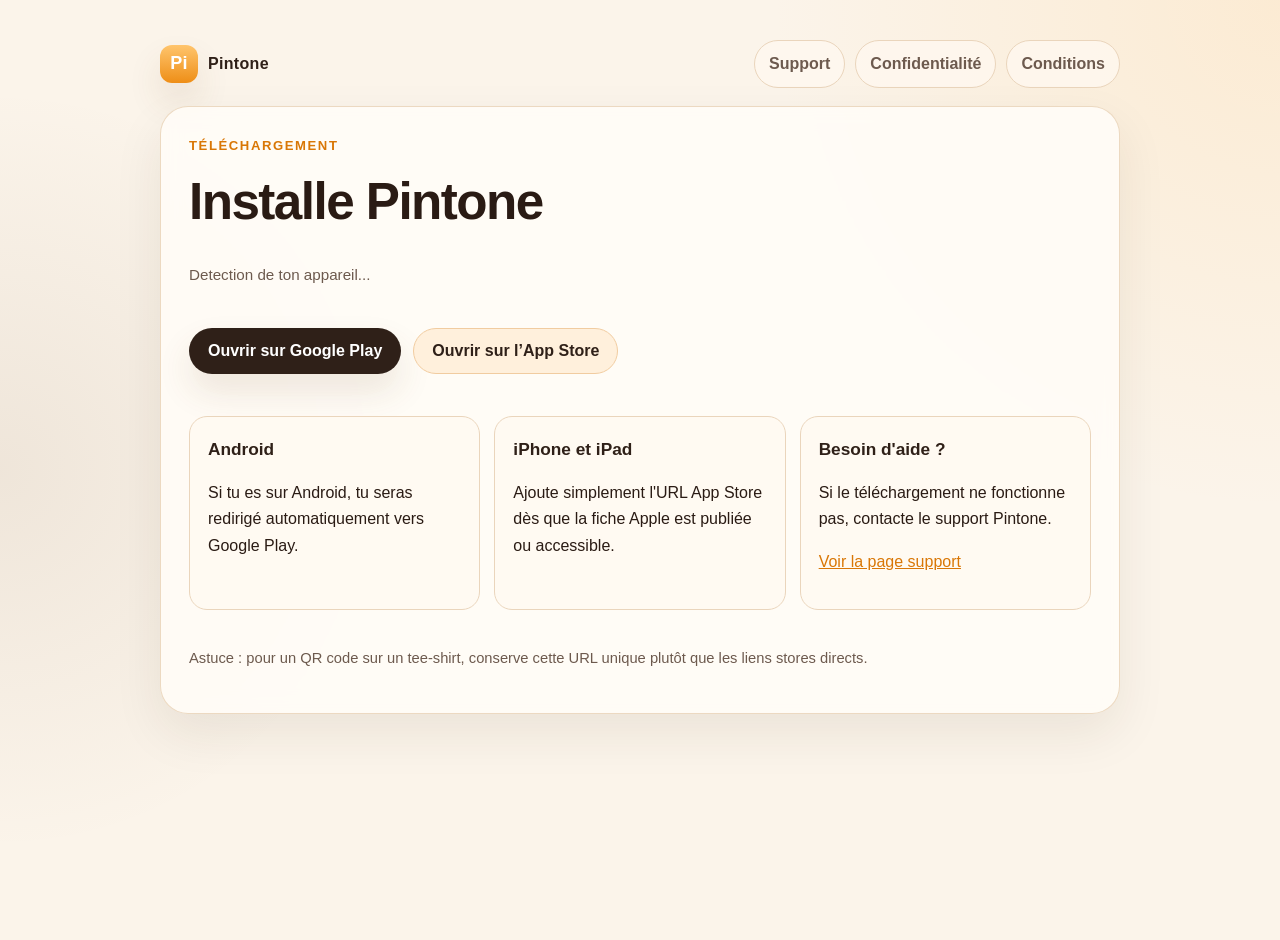
==== download.html @ 5c686217 "Add files via upload" ====
<!doctype html>
<html lang="fr">
  <head>
    <meta charset="utf-8" />
    <meta name="viewport" content="width=device-width, initial-scale=1" />
    <title>Pintone | Téléchargement</title>
    <meta
      name="description"
      content="Télécharge Pintone sur iPhone ou Android depuis une page unique."
    />
    <link rel="stylesheet" href="./styles.css" />
    <script defer src="./legal-nav.js"></script>
    <script>
      window.PINTONE_DOWNLOAD_CONFIG = {
        androidUrl: 'https://play.google.com/store/apps/details?id=com.jules.piconmap',
        iosUrl: '',
      };
    </script>
    <script defer>
      (function () {
        const config = window.PINTONE_DOWNLOAD_CONFIG || {};
        const userAgent = navigator.userAgent || '';
        const isAndroid = /Android/i.test(userAgent);
        const isIOS = /iPhone|iPad|iPod/i.test(userAgent);

        const androidLink = document.getElementById('android-link');
        const iosLink = document.getElementById('ios-link');
        const status = document.getElementById('download-status');

        if (androidLink && config.androidUrl) {
          androidLink.href = config.androidUrl;
        }

        if (iosLink && config.iosUrl) {
          iosLink.href = config.iosUrl;
          iosLink.removeAttribute('aria-disabled');
        } else if (iosLink) {
          iosLink.href = '#ios-bientot';
          iosLink.setAttribute('aria-disabled', 'true');
        }

        if (isAndroid && config.androidUrl) {
          status.textContent = 'Android détecté. Redirection vers Google Play...';
          window.setTimeout(function () {
            window.location.href = config.androidUrl;
          }, 600);
          return;
        }

        if (isIOS && config.iosUrl) {
          status.textContent = 'iPhone ou iPad détecté. Redirection vers l’App Store...';
          window.setTimeout(function () {
            window.location.href = config.iosUrl;
          }, 600);
          return;
        }

        if (isIOS && !config.iosUrl) {
          status.textContent = 'Version iPhone en cours de publication. Le lien App Store sera ajouté ici.';
          return;
        }

        status.textContent = 'Choisis ta plateforme pour télécharger Pintone.';
      })();
    </script>
  </head>
  <body>
    <main class="shell">
      <header class="topbar">
        <a class="brand" data-legal-link="home" href="./index.html">
          <span class="brand-mark">Pi</span>
          <span>Pintone</span>
        </a>
        <nav class="nav" aria-label="Navigation téléchargement">
          <a data-legal-link="support" href="./support.html">Support</a>
          <a data-legal-link="privacy" href="./privacy.html">Confidentialité</a>
          <a data-legal-link="terms" href="./terms.html">Conditions</a>
        </nav>
      </header>

      <section class="card hero">
        <p class="eyebrow">Téléchargement</p>
        <h1>Installe Pintone</h1>
        <p id="download-status" class="muted">Detection de ton appareil...</p>

        <div class="actions">
          <a id="android-link" class="button button-primary" href="https://play.google.com/store/apps/details?id=com.jules.piconmap">
            Ouvrir sur Google Play
          </a>
          <a id="ios-link" class="button button-secondary" href="#ios-bientot">
            Ouvrir sur l’App Store
          </a>
        </div>

        <div class="grid">
          <article class="panel">
            <h2>Android</h2>
            <p>Si tu es sur Android, tu seras redirigé automatiquement vers Google Play.</p>
          </article>

          <article class="panel" id="ios-bientot">
            <h2>iPhone et iPad</h2>
            <p>Ajoute simplement l'URL App Store dès que la fiche Apple est publiée ou accessible.</p>
          </article>

          <article class="panel">
            <h2>Besoin d'aide ?</h2>
            <p>Si le téléchargement ne fonctionne pas, contacte le support Pintone.</p>
            <p><a data-legal-link="support" href="./support.html">Voir la page support</a></p>
          </article>
        </div>

        <p class="footer">
          Astuce : pour un QR code sur un tee-shirt, conserve cette URL unique plutôt que les liens stores directs.
        </p>
      </section>
    </main>
  </body>
</html>
---- styles.css ----
:root {
  --bg: #fbf4ea;
  --surface: rgba(255, 252, 247, 0.92);
  --surface-strong: #fffaf2;
  --text: #2a1b14;
  --muted: #6d5a4e;
  --border: #ead5bc;
  --accent: #d97706;
  --accent-soft: #fff0dc;
  --accent-strong: #2f2018;
  --shadow-soft: 0 20px 50px rgba(54, 33, 19, 0.08);
  --shadow-focus: 0 18px 34px rgba(114, 73, 34, 0.12);
  --radius-xl: 28px;
  --radius-lg: 18px;
  --radius-md: 14px;
}

* {
  box-sizing: border-box;
}

html {
  scroll-behavior: smooth;
}

body {
  margin: 0;
  min-height: 100vh;
  font-family: -apple-system, BlinkMacSystemFont, "Segoe UI", Roboto, sans-serif;
  color: var(--text);
  line-height: 1.65;
  background:
    radial-gradient(circle at top right, rgba(255, 187, 92, 0.16), transparent 32%),
    radial-gradient(circle at left center, rgba(96, 58, 24, 0.08), transparent 28%),
    var(--bg);
}

a {
  color: var(--accent);
}

.shell {
  width: min(960px, calc(100% - 32px));
  margin: 40px auto 56px;
}

.topbar {
  display: flex;
  flex-wrap: wrap;
  align-items: center;
  justify-content: space-between;
  gap: 12px;
  margin-bottom: 18px;
}

.brand {
  display: inline-flex;
  align-items: center;
  gap: 10px;
  color: var(--accent-strong);
  text-decoration: none;
  font-weight: 800;
  letter-spacing: 0.02em;
}

.brand-mark {
  width: 38px;
  height: 38px;
  display: inline-flex;
  align-items: center;
  justify-content: center;
  border-radius: 12px;
  background: linear-gradient(180deg, #ffc56d 0%, #ee8e17 100%);
  color: white;
  box-shadow: var(--shadow-focus);
  font-size: 18px;
}

.nav {
  display: flex;
  flex-wrap: wrap;
  gap: 10px;
}

.nav a {
  text-decoration: none;
  color: var(--muted);
  background: rgba(255, 248, 239, 0.82);
  border: 1px solid var(--border);
  border-radius: 999px;
  padding: 10px 14px;
  font-weight: 700;
  transition: transform 160ms ease, border-color 160ms ease, color 160ms ease;
}

.nav a:hover,
.nav a:focus-visible {
  color: var(--accent-strong);
  border-color: #ddb78a;
  transform: translateY(-1px);
}

.card {
  background: var(--surface);
  backdrop-filter: blur(10px);
  border: 1px solid rgba(234, 213, 188, 0.9);
  border-radius: var(--radius-xl);
  box-shadow: var(--shadow-soft);
  padding: 28px;
}

.hero {
  display: grid;
  gap: 18px;
}

.eyebrow {
  margin: 0;
  color: var(--accent);
  font-size: 0.82rem;
  font-weight: 900;
  letter-spacing: 0.12em;
  text-transform: uppercase;
}

h1 {
  margin: 0;
  font-size: clamp(2rem, 4vw, 3.2rem);
  line-height: 1.05;
  letter-spacing: -0.03em;
}

h2 {
  margin-top: 28px;
  margin-bottom: 10px;
  font-size: 1.08rem;
  color: var(--accent-strong);
}

p,
li,
ol {
  color: var(--text);
}

.muted {
  color: var(--muted);
  font-size: 0.95rem;
}

.actions {
  display: flex;
  flex-wrap: wrap;
  gap: 12px;
  margin-top: 8px;
}

.button {
  display: inline-flex;
  align-items: center;
  justify-content: center;
  gap: 8px;
  min-height: 46px;
  padding: 0 18px;
  border-radius: 999px;
  text-decoration: none;
  font-weight: 800;
  border: 1px solid transparent;
  transition: transform 160ms ease, box-shadow 160ms ease, background 160ms ease;
}

.button-primary {
  background: var(--accent-strong);
  color: #fff;
  box-shadow: var(--shadow-focus);
}

.button-secondary {
  background: var(--accent-soft);
  color: var(--accent-strong);
  border-color: #f1cca0;
}

.button:hover,
.button:focus-visible {
  transform: translateY(-1px);
}

.grid {
  margin-top: 24px;
  display: grid;
  grid-template-columns: repeat(auto-fit, minmax(220px, 1fr));
  gap: 14px;
}

.panel {
  background: var(--surface-strong);
  border: 1px solid var(--border);
  border-radius: var(--radius-lg);
  padding: 18px;
}

.panel h2,
.panel h3 {
  margin-top: 0;
}

.list {
  padding-left: 18px;
  margin: 0;
}

.footer {
  margin-top: 18px;
  color: var(--muted);
  font-size: 0.92rem;
}

@media (max-width: 640px) {
  .shell {
    width: min(100% - 24px, 960px);
    margin-top: 20px;
    margin-bottom: 28px;
  }

  .card {
    padding: 22px;
    border-radius: 22px;
  }
}
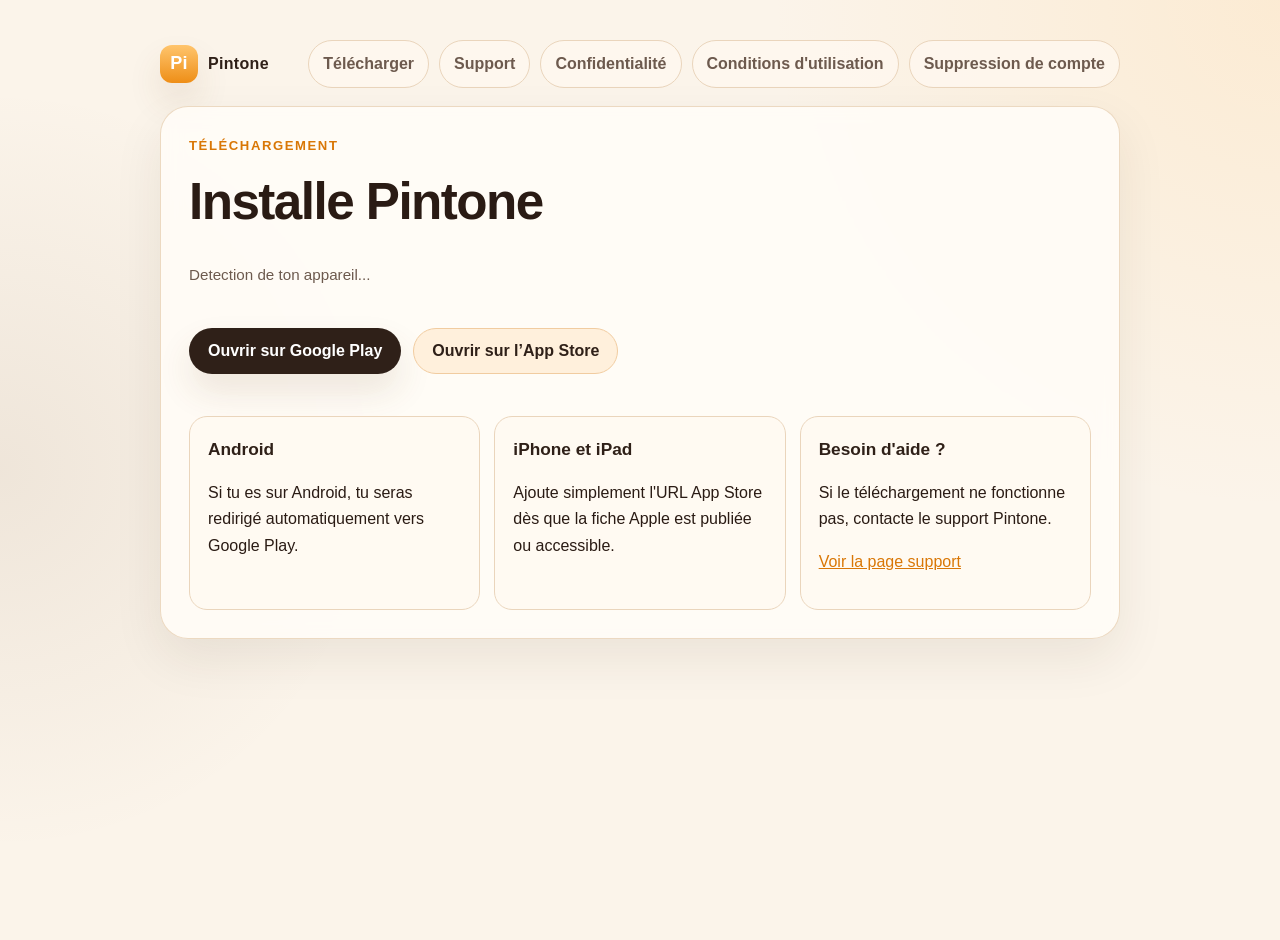
==== commit cefd1c33: "Add files via upload" ====
--- a/download.html
+++ b/download.html
@@ -71,10 +71,12 @@
           <span class="brand-mark">Pi</span>
           <span>Pintone</span>
         </a>
-        <nav class="nav" aria-label="Navigation téléchargement">
+        <nav class="nav" aria-label="Navigation légale">
+          <a data-legal-link="download" href="./download.html">Télécharger</a>
           <a data-legal-link="support" href="./support.html">Support</a>
           <a data-legal-link="privacy" href="./privacy.html">Confidentialité</a>
-          <a data-legal-link="terms" href="./terms.html">Conditions</a>
+          <a data-legal-link="terms" href="./terms.html">Conditions d'utilisation</a>
+          <a data-legal-link="deleteAccount" href="./delete-account.html">Suppression de compte</a>
         </nav>
       </header>
 
@@ -110,9 +112,6 @@
           </article>
         </div>
 
-        <p class="footer">
-          Astuce : pour un QR code sur un tee-shirt, conserve cette URL unique plutôt que les liens stores directs.
-        </p>
       </section>
     </main>
   </body>
